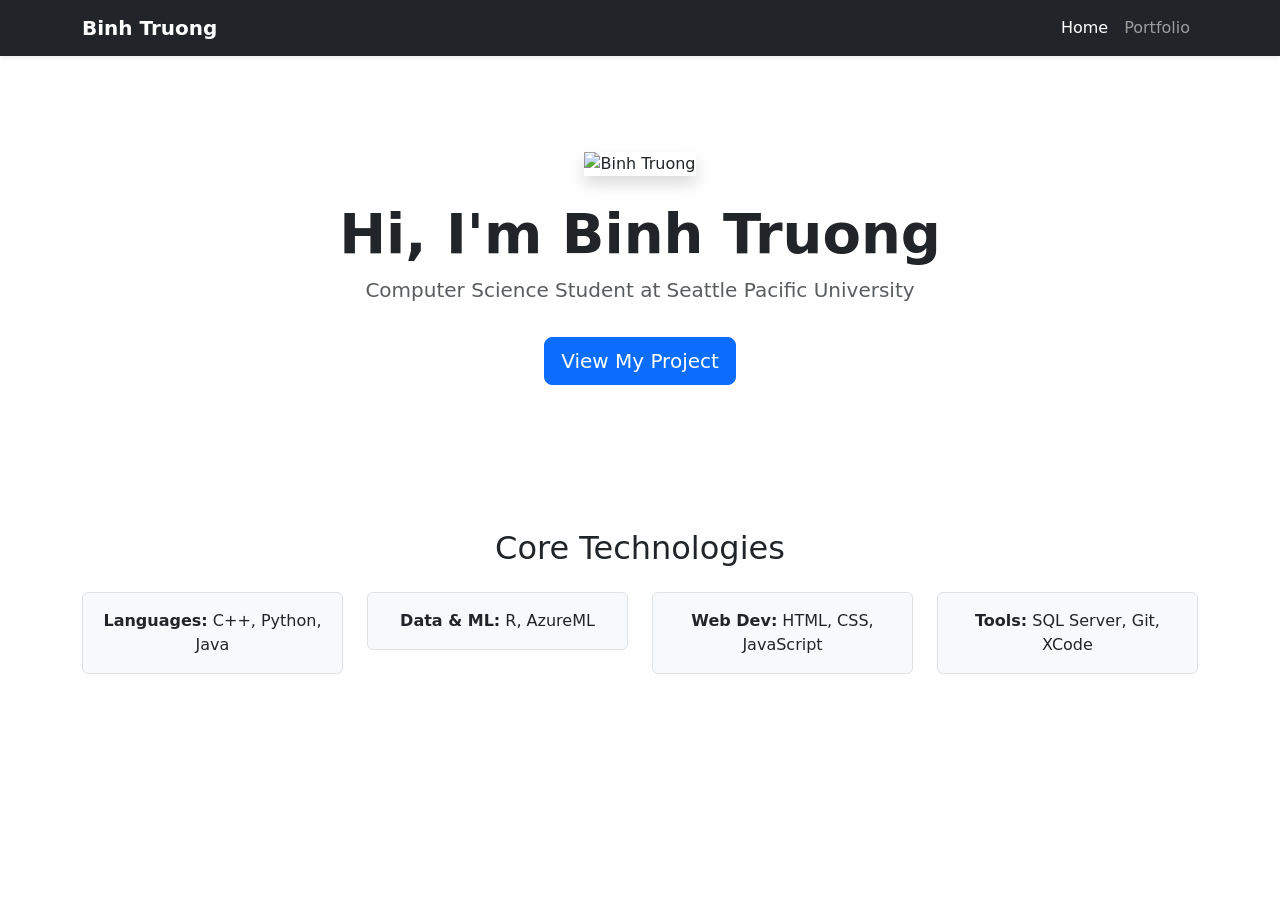
==== index.html @ 45f72c79 "Update index.html" ====
<!DOCTYPE html>
<html lang="en">
<head>
    <meta charset="UTF-8">
    <meta name="viewport" content="width=device-width, initial-scale=1.0">
    <title>Binh Truong | Software Developer</title>
    <link href="https://cdn.jsdelivr.net/npm/bootstrap@5.3.0/dist/css/bootstrap.min.css" rel="stylesheet">
    <link rel="stylesheet" href="custom.css">
</head>
<body>

<nav class="navbar navbar-expand-lg navbar-dark bg-dark shadow-sm">
    <div class="container">
        <a class="navbar-brand fw-bold" href="index.html">Binh Truong</a>
        <button class="navbar-toggler" type="button" data-bs-toggle="collapse" data-bs-target="#navbarNav">
            <span class="navbar-toggler-icon"></span>
        </button>
        <div class="collapse navbar-collapse" id="navbarNav">
            <ul class="navbar-nav ms-auto">
                <li class="nav-item"><a class="nav-link active" href="index.html">Home</a></li>
                <li class="nav-item"><a class="nav-link" href="projects.html">Portfolio</a></li>
            </ul>
        </div>
    </div>
</nav>

<header class="hero-section text-center py-5">
    <div class="container py-5">
        <img src="profile-pic.png" alt="Binh Truong" class="profile-img shadow mb-4">
        <h1 class="display-4 fw-bold">Hi, I'm Binh Truong</h1>
        <p class="lead text-muted">Computer Science Student at Seattle Pacific University</p>
        <a href="projects.html" class="btn btn-primary btn-lg mt-3">View My Project</a>
    </div>
</header>

<section class="container my-5">
    <h2 class="text-center mb-4">Core Technologies</h2>
    <div class="row text-center g-4">
        <div class="col-md-3"><div class="p-3 border rounded bg-light"><strong>Languages:</strong> C++, Python, Java</div></div>
        <div class="col-md-3"><div class="p-3 border rounded bg-light"><strong>Data & ML:</strong> R, AzureML</div></div>
        <div class="col-md-3"><div class="p-3 border rounded bg-light"><strong>Web Dev:</strong> HTML, CSS, JavaScript</div></div>
        <div class="col-md-3"><div class="p-3 border rounded bg-light"><strong>Tools:</strong> SQL Server, Git, XCode</div></div>
    </div>
</section>

<script src="https://cdn.jsdelivr.net/npm/bootstrap@5.3.0/dist/js/bootstrap.bundle.min.js"></script>
</body>
</html>
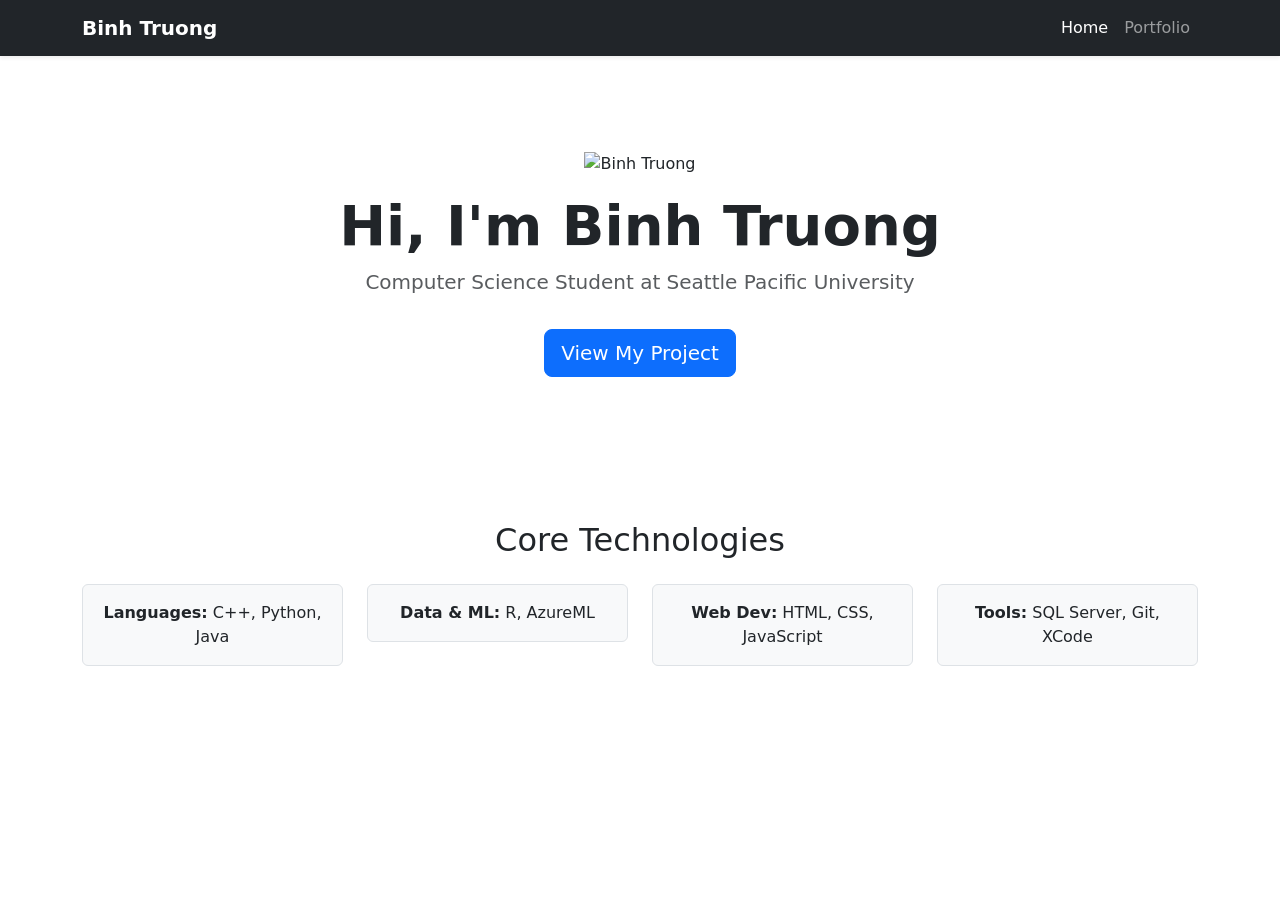
==== commit 83e422fb: "Update profile image class for responsiveness" ====
--- a/index.html
+++ b/index.html
@@ -26,7 +26,7 @@
 
 <header class="hero-section text-center py-5">
     <div class="container py-5">
-        <img src="profile-pic.png" alt="Binh Truong" class="profile-img shadow mb-4">
+       <img src="profile-pic.png" class="img-fluid w-25 mb-3" alt="Binh Truong">
         <h1 class="display-4 fw-bold">Hi, I'm Binh Truong</h1>
         <p class="lead text-muted">Computer Science Student at Seattle Pacific University</p>
         <a href="projects.html" class="btn btn-primary btn-lg mt-3">View My Project</a>
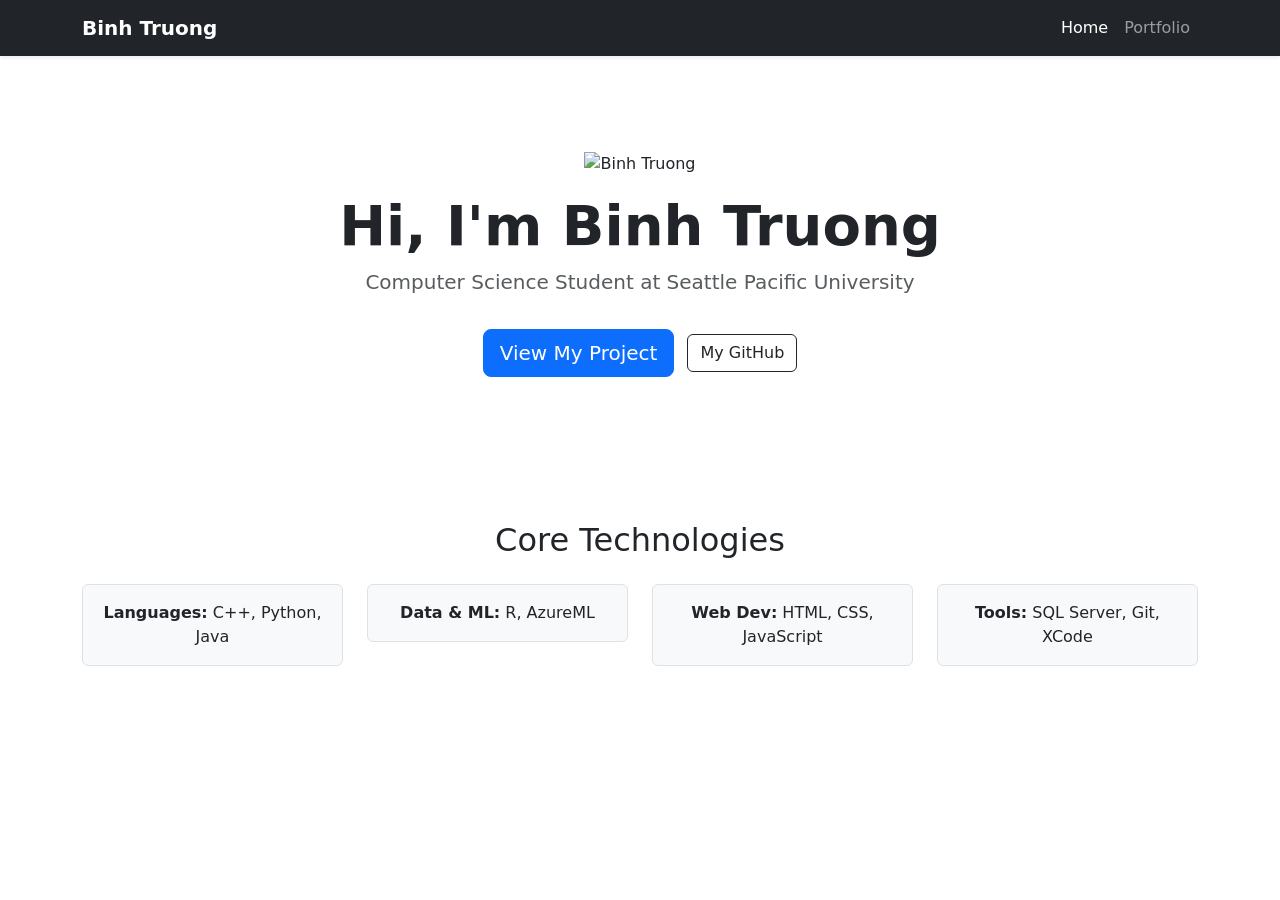
==== commit 4552158a: "Add link to GitHub profile in index.html" ====
--- a/index.html
+++ b/index.html
@@ -30,6 +30,7 @@
         <h1 class="display-4 fw-bold">Hi, I'm Binh Truong</h1>
         <p class="lead text-muted">Computer Science Student at Seattle Pacific University</p>
         <a href="projects.html" class="btn btn-primary btn-lg mt-3">View My Project</a>
+<a href="https://github.com/Brooklynn1610" target="_blank" class="btn btn-outline-dark mt-3 ms-2">My GitHub</a>
     </div>
 </header>
 
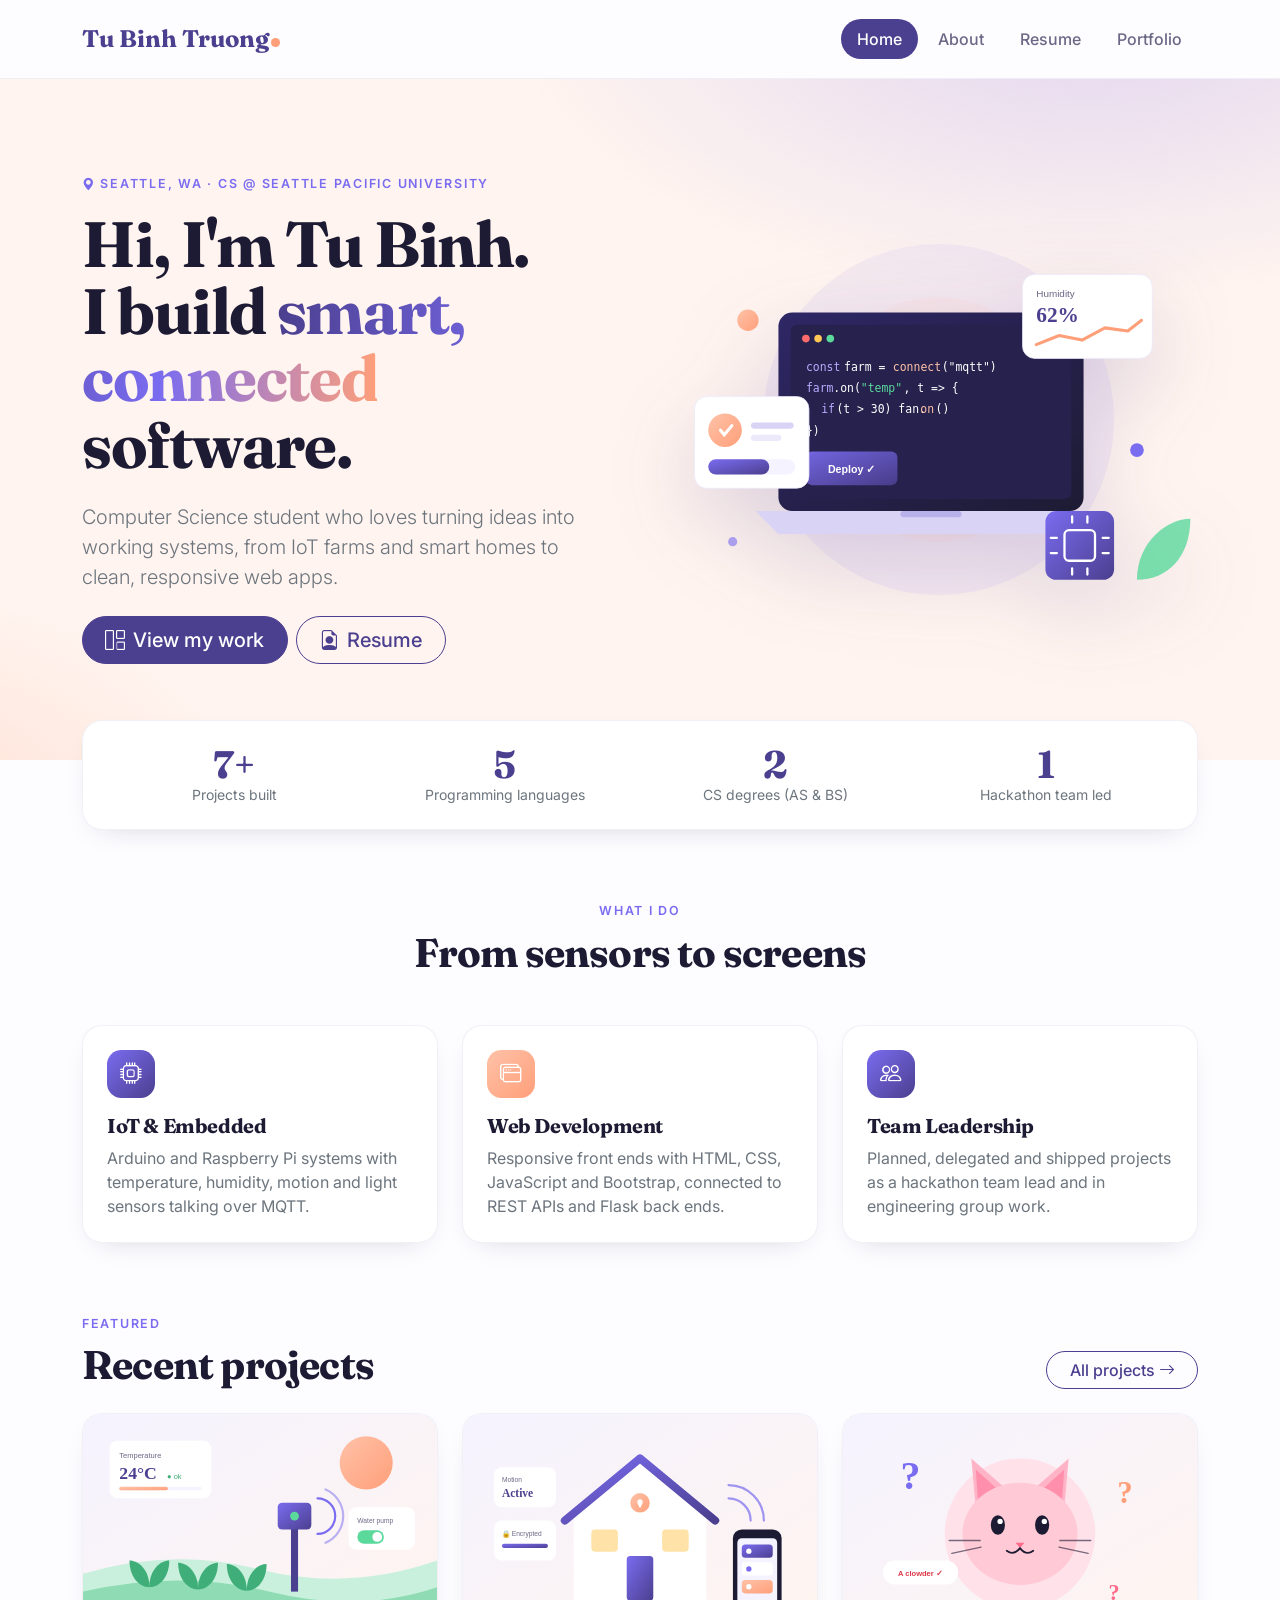
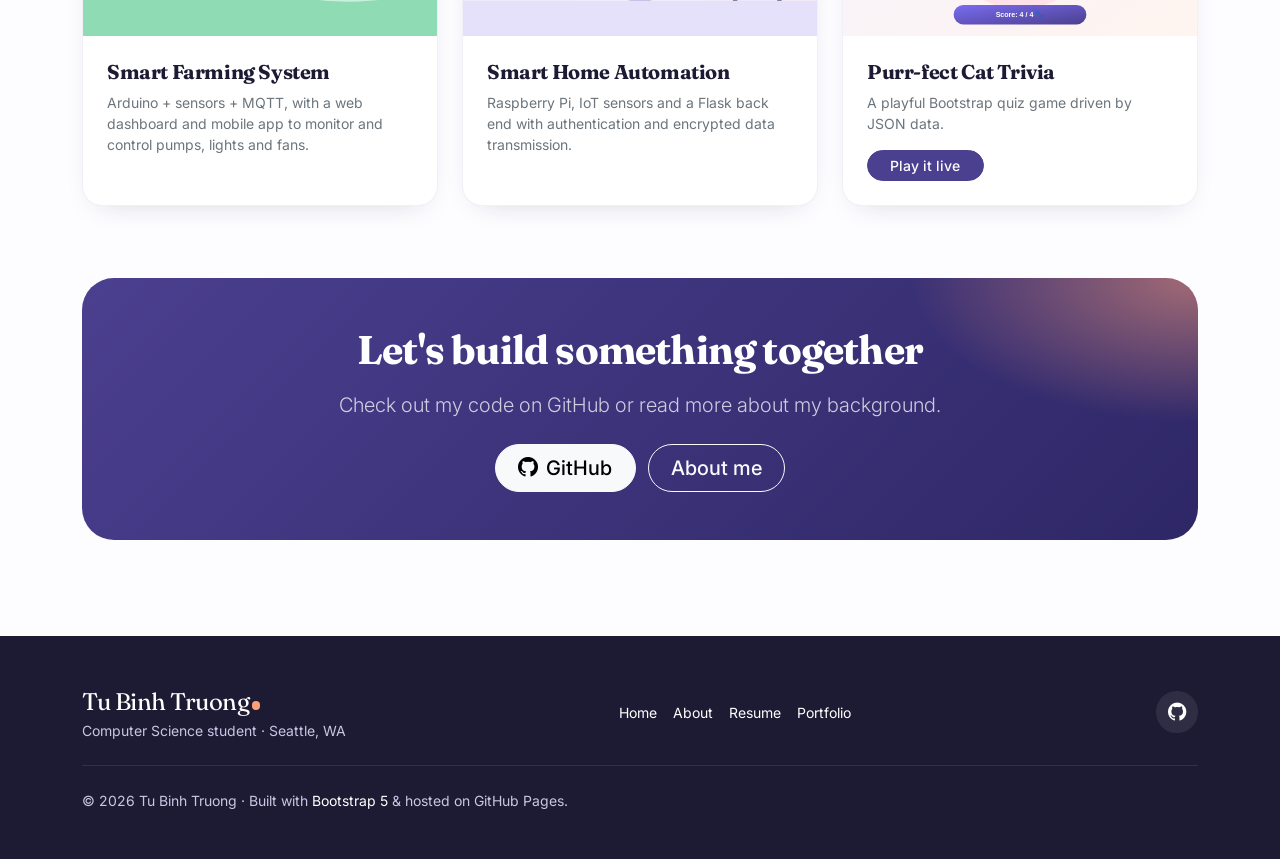
==== commit d61e5ac6: "Add portfolio pages (Home, About, Resume, Portfolio)" ====
--- a/index.html
+++ b/index.html
@@ -1,49 +1,146 @@
 <!DOCTYPE html>
 <html lang="en">
 <head>
-    <meta charset="UTF-8">
-    <meta name="viewport" content="width=device-width, initial-scale=1.0">
-    <title>Binh Truong | Software Developer</title>
-    <link href="https://cdn.jsdelivr.net/npm/bootstrap@5.3.0/dist/css/bootstrap.min.css" rel="stylesheet">
-    <link rel="stylesheet" href="custom.css">
+<meta charset="UTF-8">
+<meta name="viewport" content="width=device-width, initial-scale=1">
+<title>Home | Tu Binh Truong</title>
+<meta name="description" content="Portfolio and resume of Tu Binh Truong, Computer Science student in Seattle.">
+<link rel="icon" href="images/favicon.svg" type="image/svg+xml">
+<!-- Bootstrap 5.3 + Bootstrap Icons (from getbootstrap.com) -->
+<link href="https://cdn.jsdelivr.net/npm/bootstrap@5.3.3/dist/css/bootstrap.min.css" rel="stylesheet">
+<link href="https://cdn.jsdelivr.net/npm/bootstrap-icons@1.11.3/font/bootstrap-icons.min.css" rel="stylesheet">
+<link rel="preconnect" href="https://fonts.googleapis.com">
+<link rel="preconnect" href="https://fonts.gstatic.com" crossorigin>
+<link href="https://fonts.googleapis.com/css2?family=Fraunces:opsz,wght@9..144,600;9..144,700&family=Inter:wght@400;500;600&display=swap" rel="stylesheet">
+<link href="css/style.css" rel="stylesheet">
 </head>
 <body>
-
-<nav class="navbar navbar-expand-lg navbar-dark bg-dark shadow-sm">
-    <div class="container">
-        <a class="navbar-brand fw-bold" href="index.html">Binh Truong</a>
-        <button class="navbar-toggler" type="button" data-bs-toggle="collapse" data-bs-target="#navbarNav">
-            <span class="navbar-toggler-icon"></span>
-        </button>
-        <div class="collapse navbar-collapse" id="navbarNav">
-            <ul class="navbar-nav ms-auto">
-                <li class="nav-item"><a class="nav-link active" href="index.html">Home</a></li>
-                <li class="nav-item"><a class="nav-link" href="projects.html">Portfolio</a></li>
-            </ul>
-        </div>
-    </div>
+<!-- Navbar: adapted from Bootstrap "Navbars" example -->
+<nav class="navbar navbar-expand-lg sticky-top py-3">
+<div class="container">
+<a class="navbar-brand fs-4" href="index.html">Tu Binh Truong<span class="brand-dot"></span></a>
+<button class="navbar-toggler border-0" type="button" data-bs-toggle="collapse" data-bs-target="#mainNav" aria-controls="mainNav" aria-expanded="false" aria-label="Toggle navigation">
+<span class="navbar-toggler-icon"></span>
+</button>
+<div class="collapse navbar-collapse" id="mainNav">
+<ul class="navbar-nav ms-auto gap-1 mt-3 mt-lg-0">
+<li class="nav-item"><a class="nav-link active" aria-current="page" href="index.html">Home</a></li>
+<li class="nav-item"><a class="nav-link" href="about.html">About</a></li>
+<li class="nav-item"><a class="nav-link" href="resume.html">Resume</a></li>
+<li class="nav-item"><a class="nav-link" href="portfolio.html">Portfolio</a></li>
+</ul>
+</div>
+</div>
 </nav>
 
-<header class="hero-section text-center py-5">
-    <div class="container py-5">
-       <img src="profile-pic.png" class="img-fluid w-25 mb-3" alt="Binh Truong">
-        <h1 class="display-4 fw-bold">Hi, I'm Binh Truong</h1>
-        <p class="lead text-muted">Computer Science Student at Seattle Pacific University</p>
-        <a href="projects.html" class="btn btn-primary btn-lg mt-3">View My Project</a>
-<a href="https://github.com/Brooklynn1610" target="_blank" class="btn btn-outline-dark mt-3 ms-2">My GitHub</a>
-    </div>
-</header>
-
-<section class="container my-5">
-    <h2 class="text-center mb-4">Core Technologies</h2>
-    <div class="row text-center g-4">
-        <div class="col-md-3"><div class="p-3 border rounded bg-light"><strong>Languages:</strong> C++, Python, Java</div></div>
-        <div class="col-md-3"><div class="p-3 border rounded bg-light"><strong>Data & ML:</strong> R, AzureML</div></div>
-        <div class="col-md-3"><div class="p-3 border rounded bg-light"><strong>Web Dev:</strong> HTML, CSS, JavaScript</div></div>
-        <div class="col-md-3"><div class="p-3 border rounded bg-light"><strong>Tools:</strong> SQL Server, Git, XCode</div></div>
-    </div>
+<!-- Hero: adapted from Bootstrap "Heroes" example (image + text) -->
+<section class="hero">
+<div class="container py-5">
+<div class="row flex-lg-row-reverse align-items-center g-5 py-lg-5">
+<div class="col-10 col-sm-8 col-lg-6 mx-auto fade-up d2">
+<img src="images/hero.svg" class="d-block mx-lg-auto img-fluid hero-img" alt="Illustration of a laptop with code, IoT sensors and charts" width="700" height="520">
+</div>
+<div class="col-lg-6 fade-up">
+<p class="eyebrow mb-3"><i class="bi bi-geo-alt-fill"></i> Seattle, WA · CS @ Seattle Pacific University</p>
+<h1 class="fw-bold mb-4">Hi, I'm Tu Binh.<br>I build <span class="text-gradient">smart, connected</span> software.</h1>
+<p class="lead text-secondary mb-4">Computer Science student who loves turning ideas into working systems, from IoT farms and smart homes to clean, responsive web apps.</p>
+<div class="d-grid gap-2 d-sm-flex">
+<a href="portfolio.html" class="btn btn-plum btn-lg"><i class="bi bi-grid-1x2 me-2"></i>View my work</a>
+<a href="resume.html" class="btn btn-outline-plum btn-lg"><i class="bi bi-file-earmark-person me-2"></i>Resume</a>
+</div>
+</div>
+</div>
+</div>
+</section>
+<!-- Stats -->
+<section class="container" style="margin-top:-2.5rem; position:relative; z-index:2">
+<div class="soft-card p-4">
+<div class="row text-center g-3">
+<div class="col-6 col-md-3"><div class="stat-num">7+</div><div class="small text-secondary">Projects built</div></div>
+<div class="col-6 col-md-3"><div class="stat-num">5</div><div class="small text-secondary">Programming languages</div></div>
+<div class="col-6 col-md-3"><div class="stat-num">2</div><div class="small text-secondary">CS degrees (AS &amp; BS)</div></div>
+<div class="col-6 col-md-3"><div class="stat-num">1</div><div class="small text-secondary">Hackathon team led</div></div>
+</div>
+</div>
+</section>
+<!-- Features: adapted from Bootstrap "Features" example -->
+<section class="container py-5 mt-4">
+<div class="text-center mb-5">
+<p class="eyebrow mb-2">What I do</p>
+<h2 class="display-6 fw-bold">From sensors to screens</h2>
+</div>
+<div class="row g-4">
+<div class="col-md-4"><div class="soft-card h-100 p-4">
+<div class="feature-icon mb-3"><i class="bi bi-cpu"></i></div>
+<h3 class="h5 fw-bold">IoT &amp; Embedded</h3>
+<p class="text-secondary mb-0">Arduino and Raspberry Pi systems with temperature, humidity, motion and light sensors talking over MQTT.</p>
+</div></div>
+<div class="col-md-4"><div class="soft-card h-100 p-4">
+<div class="feature-icon peach mb-3"><i class="bi bi-window-stack"></i></div>
+<h3 class="h5 fw-bold">Web Development</h3>
+<p class="text-secondary mb-0">Responsive front ends with HTML, CSS, JavaScript and Bootstrap, connected to REST APIs and Flask back ends.</p>
+</div></div>
+<div class="col-md-4"><div class="soft-card h-100 p-4">
+<div class="feature-icon mb-3"><i class="bi bi-people"></i></div>
+<h3 class="h5 fw-bold">Team Leadership</h3>
+<p class="text-secondary mb-0">Planned, delegated and shipped projects as a hackathon team lead and in engineering group work.</p>
+</div></div>
+</div>
+</section>
+<!-- Featured work -->
+<section class="container py-4">
+<div class="d-flex justify-content-between align-items-end mb-4 flex-wrap gap-2">
+<div><p class="eyebrow mb-2">Featured</p><h2 class="display-6 fw-bold mb-0">Recent projects</h2></div>
+<a href="portfolio.html" class="btn btn-outline-plum">All projects <i class="bi bi-arrow-right"></i></a>
+</div>
+<div class="row g-4">
+<div class="col-md-4"><div class="soft-card project-card h-100">
+<img src="images/smart-farm.svg" class="w-100" alt="Smart farming IoT illustration">
+<div class="p-4"><h3 class="h5 fw-bold">Smart Farming System</h3><p class="text-secondary small mb-0">Arduino + sensors + MQTT, with a web dashboard and mobile app to monitor and control pumps, lights and fans.</p></div>
+</div></div>
+<div class="col-md-4"><div class="soft-card project-card h-100">
+<img src="images/smart-home.svg" class="w-100" alt="Smart home automation illustration">
+<div class="p-4"><h3 class="h5 fw-bold">Smart Home Automation</h3><p class="text-secondary small mb-0">Raspberry Pi, IoT sensors and a Flask back end with authentication and encrypted data transmission.</p></div>
+</div></div>
+<div class="col-md-4"><div class="soft-card project-card h-100">
+<img src="images/cat-trivia.svg" class="w-100" alt="Cat trivia game illustration">
+<div class="p-4"><h3 class="h5 fw-bold">Purr-fect Cat Trivia</h3><p class="text-secondary small mb-3">A playful Bootstrap quiz game driven by JSON data.</p>
+<a href="game.html" class="btn btn-sm btn-plum">Play it live</a></div>
+</div></div>
+</div>
+</section>
+<!-- CTA -->
+<section class="container py-5">
+<div class="cta p-5 text-center">
+<h2 class="display-6 fw-bold mb-3">Let's build something together</h2>
+<p class="lead opacity-75 mb-4">Check out my code on GitHub or read more about my background.</p>
+<a href="https://github.com/Brooklynn1610" target="_blank" rel="noopener" class="btn btn-light btn-lg me-sm-2 mb-2 mb-sm-0"><i class="bi bi-github me-2"></i>GitHub</a>
+<a href="about.html" class="btn btn-outline-light btn-lg">About me</a>
+</div>
 </section>
 
-<script src="https://cdn.jsdelivr.net/npm/bootstrap@5.3.0/dist/js/bootstrap.bundle.min.js"></script>
+<!-- Footer: adapted from Bootstrap "Footers" example -->
+<footer class="py-5 mt-5">
+<div class="container">
+<div class="row g-4 align-items-center">
+<div class="col-md-5">
+<div class="display-font fs-4 text-white">Tu Binh Truong<span class="brand-dot"></span></div>
+<p class="mb-0 small">Computer Science student · Seattle, WA</p>
+</div>
+<div class="col-md-4">
+<ul class="nav justify-content-md-center gap-3 small">
+<li><a href="index.html">Home</a></li><li><a href="about.html">About</a></li>
+<li><a href="resume.html">Resume</a></li><li><a href="portfolio.html">Portfolio</a></li>
+</ul>
+</div>
+<div class="col-md-3 text-md-end">
+<a class="social-btn" href="https://github.com/Brooklynn1610" target="_blank" rel="noopener" aria-label="GitHub"><i class="bi bi-github"></i></a>
+</div>
+</div>
+<hr class="border-secondary my-4">
+<p class="small mb-0">&copy; 2026 Tu Binh Truong · Built with <a href="https://getbootstrap.com/docs/5.3/examples/" target="_blank" rel="noopener">Bootstrap 5</a> &amp; hosted on GitHub Pages.</p>
+</div>
+</footer>
+<script src="https://cdn.jsdelivr.net/npm/bootstrap@5.3.3/dist/js/bootstrap.bundle.min.js"></script>
 </body>
 </html>
--- a/css/style.css
+++ b/css/style.css
@@ -0,0 +1,131 @@
+/* Tu Binh Truong — Portfolio
+   Built on Bootstrap 5.3 (layouts adapted from getbootstrap.com/docs/5.3/examples:
+   Heroes, Features, Album and Footers examples) */
+
+:root {
+  --ink: #1d1b33;
+  --plum: #4b3f8f;
+  --violet: #7a6cf0;
+  --peach: #ff9f7a;
+  --blush: #fff4ef;
+  --mist: #f5f3ff;
+  --muted: #6b6886;
+  --bs-body-font-family: "Inter", system-ui, sans-serif;
+  --bs-body-color: var(--ink);
+  --bs-link-color-rgb: 75, 63, 143;
+  --bs-link-hover-color-rgb: 122, 108, 240;
+}
+
+body { background: #fdfcff; }
+
+h1, h2, h3, .display-font {
+  font-family: "Fraunces", Georgia, serif;
+  letter-spacing: -0.02em;
+}
+
+/* ---------- Navbar ---------- */
+.navbar {
+  backdrop-filter: saturate(180%) blur(12px);
+  background: rgba(253, 252, 255, 0.82) !important;
+  border-bottom: 1px solid rgba(75, 63, 143, 0.08);
+}
+.navbar-brand { font-family: "Fraunces", serif; font-weight: 700; color: var(--plum) !important; }
+.brand-dot { display: inline-block; width: .55rem; height: .55rem; border-radius: 50%; background: var(--peach); margin-left: .15rem; }
+.navbar .nav-link { font-weight: 500; color: var(--muted); padding-inline: 1rem !important; border-radius: 999px; }
+.navbar .nav-link:hover { color: var(--plum); }
+.navbar .nav-link.active { color: #fff !important; background: var(--plum); }
+
+/* ---------- Hero ---------- */
+.hero {
+  position: relative;
+  overflow: hidden;
+  background:
+    radial-gradient(60rem 30rem at 85% -10%, rgba(122,108,240,.22), transparent 60%),
+    radial-gradient(40rem 25rem at -10% 110%, rgba(255,159,122,.25), transparent 60%),
+    var(--blush);
+}
+.hero .eyebrow, .eyebrow {
+  text-transform: uppercase; letter-spacing: .14em; font-size: .78rem; font-weight: 600; color: var(--violet);
+}
+.hero h1 { font-size: clamp(2.6rem, 5vw, 4.2rem); line-height: 1.05; }
+.text-gradient {
+  background: linear-gradient(90deg, var(--plum), var(--violet) 55%, var(--peach));
+  -webkit-background-clip: text; background-clip: text; color: transparent;
+}
+.hero-img { filter: drop-shadow(0 30px 40px rgba(75,63,143,.18)); }
+
+.page-header {
+  background:
+    radial-gradient(40rem 20rem at 90% 0%, rgba(122,108,240,.2), transparent 60%),
+    radial-gradient(30rem 18rem at 0% 100%, rgba(255,159,122,.22), transparent 60%),
+    var(--blush);
+}
+
+/* ---------- Buttons ---------- */
+.btn-plum { --bs-btn-bg: var(--plum); --bs-btn-border-color: var(--plum); --bs-btn-color: #fff;
+  --bs-btn-hover-bg: var(--violet); --bs-btn-hover-border-color: var(--violet); --bs-btn-hover-color: #fff;
+  --bs-btn-active-bg: var(--violet); }
+.btn-outline-plum { --bs-btn-color: var(--plum); --bs-btn-border-color: var(--plum);
+  --bs-btn-hover-bg: var(--plum); --bs-btn-hover-color: #fff; --bs-btn-hover-border-color: var(--plum); }
+.btn { border-radius: 999px; padding-inline: 1.4rem; font-weight: 500; }
+
+/* ---------- Cards & features ---------- */
+.soft-card {
+  background: #fff; border: 1px solid rgba(75,63,143,.08); border-radius: 1.25rem;
+  box-shadow: 0 10px 30px -18px rgba(29,27,51,.25);
+  transition: transform .25s ease, box-shadow .25s ease;
+}
+.soft-card:hover { transform: translateY(-4px); box-shadow: 0 22px 40px -20px rgba(75,63,143,.35); }
+.feature-icon {
+  width: 3rem; height: 3rem; border-radius: .9rem; display: inline-flex; align-items: center; justify-content: center;
+  font-size: 1.35rem; color: #fff; background: linear-gradient(135deg, var(--violet), var(--plum));
+}
+.feature-icon.peach { background: linear-gradient(135deg, #ffc2a8, var(--peach)); }
+
+.project-card img { border-radius: 1.25rem 1.25rem 0 0; aspect-ratio: 16/10; object-fit: cover; background: var(--mist); }
+.tag {
+  display: inline-block; font-size: .75rem; font-weight: 600; padding: .3rem .7rem; border-radius: 999px;
+  background: var(--mist); color: var(--plum); margin: 0 .25rem .35rem 0;
+}
+
+/* ---------- Avatar ---------- */
+.avatar-ring {
+  padding: .45rem; border-radius: 50%;
+  background: conic-gradient(from 200deg, var(--violet), var(--peach), var(--plum), var(--violet));
+  display: inline-block;
+}
+.avatar-ring img { border-radius: 50%; border: 5px solid #fff; width: 220px; height: 220px; object-fit: cover; background: #fff; }
+
+/* ---------- Resume timeline ---------- */
+.timeline { position: relative; padding-left: 1.75rem; }
+.timeline::before { content: ""; position: absolute; left: .45rem; top: .4rem; bottom: .4rem; width: 2px;
+  background: linear-gradient(var(--violet), var(--peach)); border-radius: 2px; }
+.timeline-item { position: relative; margin-bottom: 2rem; }
+.timeline-item::before { content: ""; position: absolute; left: -1.62rem; top: .35rem; width: 1rem; height: 1rem;
+  border-radius: 50%; background: #fff; border: 3px solid var(--violet); }
+.timeline-date { font-size: .82rem; font-weight: 600; color: var(--violet); }
+.skill-pill { background: #fff; border: 1px solid rgba(75,63,143,.15); border-radius: 999px; padding: .45rem 1rem;
+  font-weight: 500; display: inline-flex; align-items: center; gap: .45rem; margin: 0 .4rem .6rem 0; }
+.skill-pill i { color: var(--violet); }
+
+/* ---------- Stats / CTA ---------- */
+.stat-num { font-family: "Fraunces", serif; font-size: 2.4rem; font-weight: 700; color: var(--plum); line-height: 1; }
+.cta {
+  border-radius: 2rem; color: #fff;
+  background: radial-gradient(30rem 15rem at 100% 0%, rgba(255,159,122,.55), transparent 60%),
+              linear-gradient(135deg, var(--plum), #2e2766);
+}
+
+/* ---------- Footer ---------- */
+footer { background: var(--ink); color: #c9c6e4; }
+footer a { color: #fff; text-decoration: none; }
+footer a:hover { color: var(--peach); }
+.social-btn { width: 2.6rem; height: 2.6rem; border-radius: 50%; display: inline-flex; align-items: center; justify-content: center;
+  background: rgba(255,255,255,.08); font-size: 1.15rem; transition: background .2s; }
+.social-btn:hover { background: var(--violet); color: #fff; }
+
+/* Fade-in on load */
+.fade-up { animation: fadeUp .8s ease both; }
+.fade-up.d2 { animation-delay: .15s; } .fade-up.d3 { animation-delay: .3s; }
+@keyframes fadeUp { from { opacity: 0; transform: translateY(16px); } to { opacity: 1; transform: none; } }
+@media (prefers-reduced-motion: reduce) { .fade-up { animation: none; } .soft-card { transition: none; } }
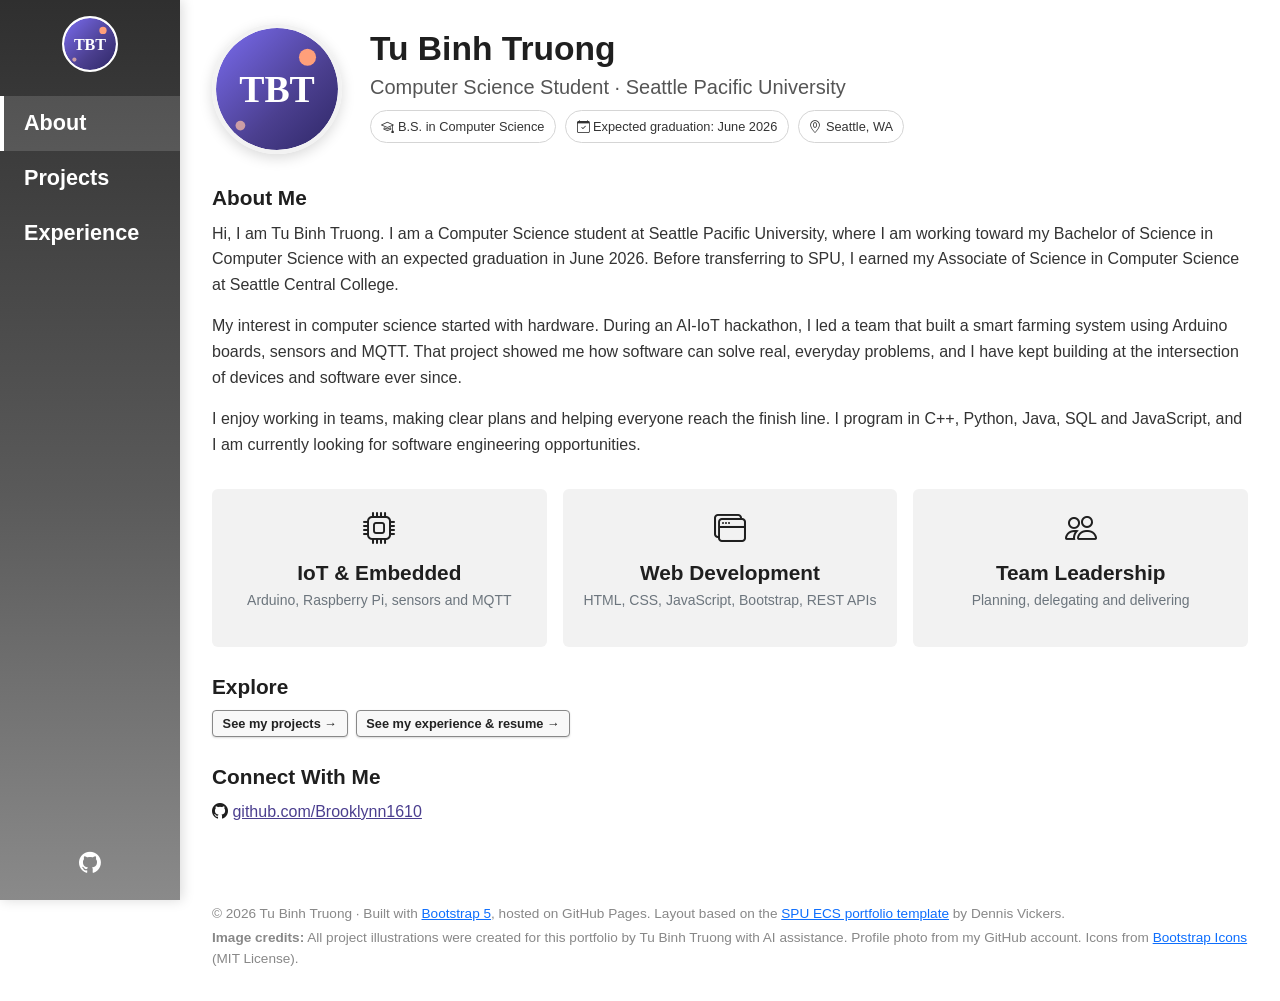
==== commit 4b15002c: "Rebuild pages in SPU template layout (About, Projects, Experience)" ====
--- a/index.html
+++ b/index.html
@@ -3,143 +3,65 @@
 <head>
 <meta charset="UTF-8">
 <meta name="viewport" content="width=device-width, initial-scale=1">
-<title>Home | Tu Binh Truong</title>
-<meta name="description" content="Portfolio and resume of Tu Binh Truong, Computer Science student in Seattle.">
+<title>About | Tu Binh Truong</title>
+<meta name="description" content="Tu Binh Truong, Computer Science student at Seattle Pacific University.">
 <link rel="icon" href="images/favicon.svg" type="image/svg+xml">
-<!-- Bootstrap 5.3 + Bootstrap Icons (from getbootstrap.com) -->
+<!-- Bootstrap 5.3 + Bootstrap Icons (getbootstrap.com) -->
 <link href="https://cdn.jsdelivr.net/npm/bootstrap@5.3.3/dist/css/bootstrap.min.css" rel="stylesheet">
 <link href="https://cdn.jsdelivr.net/npm/bootstrap-icons@1.11.3/font/bootstrap-icons.min.css" rel="stylesheet">
-<link rel="preconnect" href="https://fonts.googleapis.com">
-<link rel="preconnect" href="https://fonts.gstatic.com" crossorigin>
-<link href="https://fonts.googleapis.com/css2?family=Fraunces:opsz,wght@9..144,600;9..144,700&family=Inter:wght@400;500;600&display=swap" rel="stylesheet">
 <link href="css/style.css" rel="stylesheet">
 </head>
 <body>
-<!-- Navbar: adapted from Bootstrap "Navbars" example -->
-<nav class="navbar navbar-expand-lg sticky-top py-3">
-<div class="container">
-<a class="navbar-brand fs-4" href="index.html">Tu Binh Truong<span class="brand-dot"></span></a>
-<button class="navbar-toggler border-0" type="button" data-bs-toggle="collapse" data-bs-target="#mainNav" aria-controls="mainNav" aria-expanded="false" aria-label="Toggle navigation">
-<span class="navbar-toggler-icon"></span>
-</button>
-<div class="collapse navbar-collapse" id="mainNav">
-<ul class="navbar-nav ms-auto gap-1 mt-3 mt-lg-0">
-<li class="nav-item"><a class="nav-link active" aria-current="page" href="index.html">Home</a></li>
-<li class="nav-item"><a class="nav-link" href="about.html">About</a></li>
-<li class="nav-item"><a class="nav-link" href="resume.html">Resume</a></li>
-<li class="nav-item"><a class="nav-link" href="portfolio.html">Portfolio</a></li>
-</ul>
+<!-- Sidebar navigation (layout based on the SPU ECS portfolio template) -->
+<aside class="sidebar">
+<a href="index.html" aria-label="Home"><img class="side-avatar" src="https://github.com/Brooklynn1610.png?size=120" alt="Tu Binh Truong" onerror="this.onerror=null;this.src='images/avatar.svg'"></a>
+<nav class="nav flex-column">
+<a class="nav-link active" aria-current="page" href="index.html">About</a>
+<a class="nav-link" href="projects.html">Projects</a>
+<a class="nav-link" href="experience.html">Experience</a>
+</nav>
+<div class="social">
+<a href="https://github.com/Brooklynn1610" target="_blank" rel="noopener" aria-label="GitHub profile"><i class="bi bi-github"></i></a>
+</div>
+</aside>
+
+<main>
+<div class="profile-head">
+<img src="https://github.com/Brooklynn1610.png?size=300" alt="Photo of Tu Binh Truong" onerror="this.onerror=null;this.src='images/avatar.svg'">
+<div>
+<h1>Tu Binh Truong</h1>
+<p class="subtitle">Computer Science Student &middot; Seattle Pacific University</p>
+<p class="mt-2 mb-0">
+<span class="badge-skill"><i class="bi bi-mortarboard"></i> B.S. in Computer Science</span>
+<span class="badge-skill"><i class="bi bi-calendar-check"></i> Expected graduation: June 2026</span>
+<span class="badge-skill"><i class="bi bi-geo-alt"></i> Seattle, WA</span>
+</p>
 </div>
 </div>
-</nav>
 
-<!-- Hero: adapted from Bootstrap "Heroes" example (image + text) -->
-<section class="hero">
-<div class="container py-5">
-<div class="row flex-lg-row-reverse align-items-center g-5 py-lg-5">
-<div class="col-10 col-sm-8 col-lg-6 mx-auto fade-up d2">
-<img src="images/hero.svg" class="d-block mx-lg-auto img-fluid hero-img" alt="Illustration of a laptop with code, IoT sensors and charts" width="700" height="520">
+<h2 class="section-title">About Me</h2>
+<div class="lead-text">
+<p>Hi, I am Tu Binh Truong. I am a Computer Science student at Seattle Pacific University, where I am working toward my Bachelor of Science in Computer Science with an expected graduation in June 2026. Before transferring to SPU, I earned my Associate of Science in Computer Science at Seattle Central College.</p>
+<p>My interest in computer science started with hardware. During an AI-IoT hackathon, I led a team that built a smart farming system using Arduino boards, sensors and MQTT. That project showed me how software can solve real, everyday problems, and I have kept building at the intersection of devices and software ever since.</p>
+<p>I enjoy working in teams, making clear plans and helping everyone reach the finish line. I program in C++, Python, Java, SQL and JavaScript, and I am currently looking for software engineering opportunities.</p>
 </div>
-<div class="col-lg-6 fade-up">
-<p class="eyebrow mb-3"><i class="bi bi-geo-alt-fill"></i> Seattle, WA · CS @ Seattle Pacific University</p>
-<h1 class="fw-bold mb-4">Hi, I'm Tu Binh.<br>I build <span class="text-gradient">smart, connected</span> software.</h1>
-<p class="lead text-secondary mb-4">Computer Science student who loves turning ideas into working systems, from IoT farms and smart homes to clean, responsive web apps.</p>
-<div class="d-grid gap-2 d-sm-flex">
-<a href="portfolio.html" class="btn btn-plum btn-lg"><i class="bi bi-grid-1x2 me-2"></i>View my work</a>
-<a href="resume.html" class="btn btn-outline-plum btn-lg"><i class="bi bi-file-earmark-person me-2"></i>Resume</a>
+
+<div class="row g-3 mt-2">
+<div class="col-md-4"><div class="info-card h-100 text-center"><i class="bi bi-cpu fs-2"></i><h2 class="h6 mt-2 mb-1">IoT &amp; Embedded</h2><p class="small text-secondary mb-0">Arduino, Raspberry Pi, sensors and MQTT</p></div></div>
+<div class="col-md-4"><div class="info-card h-100 text-center"><i class="bi bi-window-stack fs-2"></i><h2 class="h6 mt-2 mb-1">Web Development</h2><p class="small text-secondary mb-0">HTML, CSS, JavaScript, Bootstrap, REST APIs</p></div></div>
+<div class="col-md-4"><div class="info-card h-100 text-center"><i class="bi bi-people fs-2"></i><h2 class="h6 mt-2 mb-1">Team Leadership</h2><p class="small text-secondary mb-0">Planning, delegating and delivering</p></div></div>
 </div>
-</div>
-</div>
-</div>
-</section>
-<!-- Stats -->
-<section class="container" style="margin-top:-2.5rem; position:relative; z-index:2">
-<div class="soft-card p-4">
-<div class="row text-center g-3">
-<div class="col-6 col-md-3"><div class="stat-num">7+</div><div class="small text-secondary">Projects built</div></div>
-<div class="col-6 col-md-3"><div class="stat-num">5</div><div class="small text-secondary">Programming languages</div></div>
-<div class="col-6 col-md-3"><div class="stat-num">2</div><div class="small text-secondary">CS degrees (AS &amp; BS)</div></div>
-<div class="col-6 col-md-3"><div class="stat-num">1</div><div class="small text-secondary">Hackathon team led</div></div>
-</div>
-</div>
-</section>
-<!-- Features: adapted from Bootstrap "Features" example -->
-<section class="container py-5 mt-4">
-<div class="text-center mb-5">
-<p class="eyebrow mb-2">What I do</p>
-<h2 class="display-6 fw-bold">From sensors to screens</h2>
-</div>
-<div class="row g-4">
-<div class="col-md-4"><div class="soft-card h-100 p-4">
-<div class="feature-icon mb-3"><i class="bi bi-cpu"></i></div>
-<h3 class="h5 fw-bold">IoT &amp; Embedded</h3>
-<p class="text-secondary mb-0">Arduino and Raspberry Pi systems with temperature, humidity, motion and light sensors talking over MQTT.</p>
-</div></div>
-<div class="col-md-4"><div class="soft-card h-100 p-4">
-<div class="feature-icon peach mb-3"><i class="bi bi-window-stack"></i></div>
-<h3 class="h5 fw-bold">Web Development</h3>
-<p class="text-secondary mb-0">Responsive front ends with HTML, CSS, JavaScript and Bootstrap, connected to REST APIs and Flask back ends.</p>
-</div></div>
-<div class="col-md-4"><div class="soft-card h-100 p-4">
-<div class="feature-icon mb-3"><i class="bi bi-people"></i></div>
-<h3 class="h5 fw-bold">Team Leadership</h3>
-<p class="text-secondary mb-0">Planned, delegated and shipped projects as a hackathon team lead and in engineering group work.</p>
-</div></div>
-</div>
-</section>
-<!-- Featured work -->
-<section class="container py-4">
-<div class="d-flex justify-content-between align-items-end mb-4 flex-wrap gap-2">
-<div><p class="eyebrow mb-2">Featured</p><h2 class="display-6 fw-bold mb-0">Recent projects</h2></div>
-<a href="portfolio.html" class="btn btn-outline-plum">All projects <i class="bi bi-arrow-right"></i></a>
-</div>
-<div class="row g-4">
-<div class="col-md-4"><div class="soft-card project-card h-100">
-<img src="images/smart-farm.svg" class="w-100" alt="Smart farming IoT illustration">
-<div class="p-4"><h3 class="h5 fw-bold">Smart Farming System</h3><p class="text-secondary small mb-0">Arduino + sensors + MQTT, with a web dashboard and mobile app to monitor and control pumps, lights and fans.</p></div>
-</div></div>
-<div class="col-md-4"><div class="soft-card project-card h-100">
-<img src="images/smart-home.svg" class="w-100" alt="Smart home automation illustration">
-<div class="p-4"><h3 class="h5 fw-bold">Smart Home Automation</h3><p class="text-secondary small mb-0">Raspberry Pi, IoT sensors and a Flask back end with authentication and encrypted data transmission.</p></div>
-</div></div>
-<div class="col-md-4"><div class="soft-card project-card h-100">
-<img src="images/cat-trivia.svg" class="w-100" alt="Cat trivia game illustration">
-<div class="p-4"><h3 class="h5 fw-bold">Purr-fect Cat Trivia</h3><p class="text-secondary small mb-3">A playful Bootstrap quiz game driven by JSON data.</p>
-<a href="game.html" class="btn btn-sm btn-plum">Play it live</a></div>
-</div></div>
-</div>
-</section>
-<!-- CTA -->
-<section class="container py-5">
-<div class="cta p-5 text-center">
-<h2 class="display-6 fw-bold mb-3">Let's build something together</h2>
-<p class="lead opacity-75 mb-4">Check out my code on GitHub or read more about my background.</p>
-<a href="https://github.com/Brooklynn1610" target="_blank" rel="noopener" class="btn btn-light btn-lg me-sm-2 mb-2 mb-sm-0"><i class="bi bi-github me-2"></i>GitHub</a>
-<a href="about.html" class="btn btn-outline-light btn-lg">About me</a>
-</div>
-</section>
 
-<!-- Footer: adapted from Bootstrap "Footers" example -->
-<footer class="py-5 mt-5">
-<div class="container">
-<div class="row g-4 align-items-center">
-<div class="col-md-5">
-<div class="display-font fs-4 text-white">Tu Binh Truong<span class="brand-dot"></span></div>
-<p class="mb-0 small">Computer Science student · Seattle, WA</p>
-</div>
-<div class="col-md-4">
-<ul class="nav justify-content-md-center gap-3 small">
-<li><a href="index.html">Home</a></li><li><a href="about.html">About</a></li>
-<li><a href="resume.html">Resume</a></li><li><a href="portfolio.html">Portfolio</a></li>
-</ul>
-</div>
-<div class="col-md-3 text-md-end">
-<a class="social-btn" href="https://github.com/Brooklynn1610" target="_blank" rel="noopener" aria-label="GitHub"><i class="bi bi-github"></i></a>
-</div>
-</div>
-<hr class="border-secondary my-4">
-<p class="small mb-0">&copy; 2026 Tu Binh Truong · Built with <a href="https://getbootstrap.com/docs/5.3/examples/" target="_blank" rel="noopener">Bootstrap 5</a> &amp; hosted on GitHub Pages.</p>
-</div>
+<h2 class="section-title">Explore</h2>
+<p><a class="btn btn-template me-2" href="projects.html">See my projects &rarr;</a><a class="btn btn-template" href="experience.html">See my experience &amp; resume &rarr;</a></p>
+
+<h2 class="section-title">Connect With Me</h2>
+<p class="connect"><i class="bi bi-github"></i> <a href="https://github.com/Brooklynn1610" target="_blank" rel="noopener">github.com/Brooklynn1610</a></p>
+</main>
+
+<footer class="site-foot">
+<p class="mb-1">&copy; 2026 Tu Binh Truong &middot; Built with <a href="https://getbootstrap.com/" target="_blank" rel="noopener">Bootstrap 5</a>, hosted on GitHub Pages. Layout based on the <a href="https://github.com/DennisVickers/SPU_ECS_Template" target="_blank" rel="noopener">SPU ECS portfolio template</a> by Dennis Vickers.</p>
+<p class="mb-0"><strong>Image credits:</strong> All project illustrations were created for this portfolio by Tu Binh Truong with AI assistance. Profile photo from my GitHub account. Icons from <a href="https://icons.getbootstrap.com/" target="_blank" rel="noopener">Bootstrap Icons</a> (MIT License).</p>
 </footer>
 <script src="https://cdn.jsdelivr.net/npm/bootstrap@5.3.3/dist/js/bootstrap.bundle.min.js"></script>
 </body>
--- a/css/style.css
+++ b/css/style.css
@@ -1,131 +1,99 @@
 /* Tu Binh Truong — Portfolio
-   Built on Bootstrap 5.3 (layouts adapted from getbootstrap.com/docs/5.3/examples:
-   Heroes, Features, Album and Footers examples) */
+   Layout modeled on the SPU ECS portfolio template (github.com/DennisVickers/SPU_ECS_Template)
+   and built with Bootstrap 5.3 (modal, carousel, grid and utilities from getbootstrap.com examples). */
 
 :root {
-  --ink: #1d1b33;
-  --plum: #4b3f8f;
-  --violet: #7a6cf0;
-  --peach: #ff9f7a;
-  --blush: #fff4ef;
-  --mist: #f5f3ff;
-  --muted: #6b6886;
-  --bs-body-font-family: "Inter", system-ui, sans-serif;
-  --bs-body-color: var(--ink);
-  --bs-link-color-rgb: 75, 63, 143;
-  --bs-link-hover-color-rgb: 122, 108, 240;
+  --side-w: 180px;
+  --card-bg: #f2f2f2;
+  --ink: #1f1f1f;
+  --muted: #555;
+  --accent: #4b3f8f;
 }
 
-body { background: #fdfcff; }
-
-h1, h2, h3, .display-font {
-  font-family: "Fraunces", Georgia, serif;
-  letter-spacing: -0.02em;
+body {
+  font-family: "Helvetica Neue", Helvetica, Arial, sans-serif;
+  color: var(--ink);
+  background: #fff;
 }
 
-/* ---------- Navbar ---------- */
-.navbar {
-  backdrop-filter: saturate(180%) blur(12px);
-  background: rgba(253, 252, 255, 0.82) !important;
-  border-bottom: 1px solid rgba(75, 63, 143, 0.08);
+/* ---------- Sidebar ---------- */
+.sidebar {
+  position: fixed; top: 0; left: 0; bottom: 0; width: var(--side-w);
+  background: linear-gradient(180deg, #2f2f2f 0%, #5a5a5a 55%, #8a8a8a 100%);
+  display: flex; flex-direction: column; align-items: stretch;
+  padding: 1rem 0 1.25rem; z-index: 1030;
+  box-shadow: 2px 0 12px rgba(0,0,0,.15);
 }
-.navbar-brand { font-family: "Fraunces", serif; font-weight: 700; color: var(--plum) !important; }
-.brand-dot { display: inline-block; width: .55rem; height: .55rem; border-radius: 50%; background: var(--peach); margin-left: .15rem; }
-.navbar .nav-link { font-weight: 500; color: var(--muted); padding-inline: 1rem !important; border-radius: 999px; }
-.navbar .nav-link:hover { color: var(--plum); }
-.navbar .nav-link.active { color: #fff !important; background: var(--plum); }
+.sidebar .side-avatar {
+  width: 56px; height: 56px; border-radius: 50%; border: 2px solid #fff;
+  object-fit: cover; background: #fff; display: block; margin: 0 auto 1.5rem;
+}
+.sidebar .nav-link {
+  color: #fff; font-weight: 700; font-size: 1.35rem; padding: .7rem 1.25rem;
+  border-left: 4px solid transparent; transition: background .2s, border-color .2s;
+}
+.sidebar .nav-link:hover { background: rgba(255,255,255,.1); color: #fff; }
+.sidebar .nav-link.active { border-left-color: #fff; background: rgba(255,255,255,.14); }
+.sidebar .social { margin-top: auto; text-align: center; }
+.sidebar .social a { color: #fff; font-size: 1.35rem; margin: 0 .3rem; }
+.sidebar .social a:hover { opacity: .75; }
 
-/* ---------- Hero ---------- */
-.hero {
-  position: relative;
-  overflow: hidden;
-  background:
-    radial-gradient(60rem 30rem at 85% -10%, rgba(122,108,240,.22), transparent 60%),
-    radial-gradient(40rem 25rem at -10% 110%, rgba(255,159,122,.25), transparent 60%),
-    var(--blush);
+/* ---------- Main ---------- */
+main { margin-left: var(--side-w); padding: 1.5rem 2rem 3rem; max-width: 1100px; }
+.page-title { font-weight: 700; font-size: 2.6rem; text-align: center; margin: .25rem 0 1.5rem; }
+
+.profile-head { display: flex; align-items: center; gap: 1.75rem; margin-bottom: 2rem; flex-wrap: wrap; }
+.profile-head img { width: 130px; height: 130px; border-radius: 50%; object-fit: cover; border: 4px solid var(--card-bg);
+  box-shadow: 0 4px 14px rgba(0,0,0,.15); }
+.profile-head h1 { font-weight: 700; font-size: 2.1rem; margin: 0; }
+.profile-head .subtitle { font-size: 1.25rem; color: var(--muted); margin: .2rem 0 0; }
+
+.section-title { font-weight: 700; font-size: 1.3rem; margin: 1.75rem 0 .6rem; }
+.lead-text p { color: #333; line-height: 1.6; }
+
+.info-card {
+  background: var(--card-bg); border-radius: 6px; padding: 1rem 1.25rem; margin-bottom: 1.25rem;
+  transition: box-shadow .2s;
 }
-.hero .eyebrow, .eyebrow {
-  text-transform: uppercase; letter-spacing: .14em; font-size: .78rem; font-weight: 600; color: var(--violet);
+.info-card:hover { box-shadow: 0 6px 18px rgba(0,0,0,.08); }
+.info-card h2 { font-weight: 700; font-size: 1.3rem; margin-bottom: .6rem; }
+.info-card .entry { color: #444; font-size: .95rem; line-height: 1.5; margin-bottom: .9rem; padding-left: .25rem; }
+.info-card .entry:last-child { margin-bottom: 0; }
+.info-card .entry strong { color: var(--ink); }
+.info-card ul { margin: .25rem 0 0; padding-left: 1.2rem; }
+
+/* Project cards */
+.project-card { background: var(--card-bg); border-radius: 6px; padding: 1rem; margin-bottom: 1.25rem; }
+.project-card .thumb { position: relative; }
+.project-card .thumb img { width: 100%; border-radius: 4px; aspect-ratio: 16/10; object-fit: cover; background: #fff; }
+.project-card .thumb .btn { position: absolute; top: .6rem; left: .6rem; }
+.project-card h2 { font-weight: 700; font-size: 1.3rem; }
+.project-card p { color: #444; font-size: .95rem; }
+.badge-skill { background: #fff; color: #333; border: 1px solid #d5d5d5; font-weight: 500; font-size: .8rem;
+  padding: .35rem .65rem; border-radius: 999px; display: inline-block; margin: 0 .3rem .4rem 0; }
+.btn-template { font-size: .8rem; font-weight: 600; background: #f8f8f8; border: 1px solid #888; color: #222;
+  padding: .2rem .6rem; border-radius: 4px; box-shadow: 0 1px 2px rgba(0,0,0,.15); }
+.btn-template:hover { background: #fff; border-color: #333; }
+
+.connect a { color: var(--accent); }
+
+/* Resume modal */
+.resume-doc h3 { font-size: 1.05rem; font-weight: 700; border-bottom: 2px solid #ddd; padding-bottom: .25rem; margin-top: 1.25rem; }
+.resume-doc .row-head { display: flex; justify-content: space-between; flex-wrap: wrap; font-weight: 600; }
+.resume-doc .row-head span:last-child { color: var(--muted); font-weight: 400; font-size: .9rem; }
+.resume-doc ul { font-size: .93rem; color: #333; }
+
+footer.site-foot { margin-left: var(--side-w); padding: 1rem 2rem 2rem; color: #888; font-size: .85rem; }
+
+/* ---------- Mobile: sidebar becomes a top bar ---------- */
+@media (max-width: 767.98px) {
+  .sidebar { position: sticky; width: 100%; height: auto; bottom: auto; flex-direction: row; align-items: center;
+    padding: .5rem .75rem; background: linear-gradient(90deg, #2f2f2f, #6a6a6a); }
+  .sidebar .side-avatar { width: 40px; height: 40px; margin: 0 .5rem 0 0; }
+  .sidebar .nav { flex-direction: row !important; }
+  .sidebar .nav-link { font-size: 1rem; padding: .4rem .6rem; border-left: 0; border-bottom: 3px solid transparent; }
+  .sidebar .nav-link.active { border-bottom-color: #fff; }
+  .sidebar .social { margin: 0 0 0 auto; }
+  main, footer.site-foot { margin-left: 0; padding-inline: 1rem; }
+  .profile-head { justify-content: center; text-align: center; }
 }
-.hero h1 { font-size: clamp(2.6rem, 5vw, 4.2rem); line-height: 1.05; }
-.text-gradient {
-  background: linear-gradient(90deg, var(--plum), var(--violet) 55%, var(--peach));
-  -webkit-background-clip: text; background-clip: text; color: transparent;
-}
-.hero-img { filter: drop-shadow(0 30px 40px rgba(75,63,143,.18)); }
-
-.page-header {
-  background:
-    radial-gradient(40rem 20rem at 90% 0%, rgba(122,108,240,.2), transparent 60%),
-    radial-gradient(30rem 18rem at 0% 100%, rgba(255,159,122,.22), transparent 60%),
-    var(--blush);
-}
-
-/* ---------- Buttons ---------- */
-.btn-plum { --bs-btn-bg: var(--plum); --bs-btn-border-color: var(--plum); --bs-btn-color: #fff;
-  --bs-btn-hover-bg: var(--violet); --bs-btn-hover-border-color: var(--violet); --bs-btn-hover-color: #fff;
-  --bs-btn-active-bg: var(--violet); }
-.btn-outline-plum { --bs-btn-color: var(--plum); --bs-btn-border-color: var(--plum);
-  --bs-btn-hover-bg: var(--plum); --bs-btn-hover-color: #fff; --bs-btn-hover-border-color: var(--plum); }
-.btn { border-radius: 999px; padding-inline: 1.4rem; font-weight: 500; }
-
-/* ---------- Cards & features ---------- */
-.soft-card {
-  background: #fff; border: 1px solid rgba(75,63,143,.08); border-radius: 1.25rem;
-  box-shadow: 0 10px 30px -18px rgba(29,27,51,.25);
-  transition: transform .25s ease, box-shadow .25s ease;
-}
-.soft-card:hover { transform: translateY(-4px); box-shadow: 0 22px 40px -20px rgba(75,63,143,.35); }
-.feature-icon {
-  width: 3rem; height: 3rem; border-radius: .9rem; display: inline-flex; align-items: center; justify-content: center;
-  font-size: 1.35rem; color: #fff; background: linear-gradient(135deg, var(--violet), var(--plum));
-}
-.feature-icon.peach { background: linear-gradient(135deg, #ffc2a8, var(--peach)); }
-
-.project-card img { border-radius: 1.25rem 1.25rem 0 0; aspect-ratio: 16/10; object-fit: cover; background: var(--mist); }
-.tag {
-  display: inline-block; font-size: .75rem; font-weight: 600; padding: .3rem .7rem; border-radius: 999px;
-  background: var(--mist); color: var(--plum); margin: 0 .25rem .35rem 0;
-}
-
-/* ---------- Avatar ---------- */
-.avatar-ring {
-  padding: .45rem; border-radius: 50%;
-  background: conic-gradient(from 200deg, var(--violet), var(--peach), var(--plum), var(--violet));
-  display: inline-block;
-}
-.avatar-ring img { border-radius: 50%; border: 5px solid #fff; width: 220px; height: 220px; object-fit: cover; background: #fff; }
-
-/* ---------- Resume timeline ---------- */
-.timeline { position: relative; padding-left: 1.75rem; }
-.timeline::before { content: ""; position: absolute; left: .45rem; top: .4rem; bottom: .4rem; width: 2px;
-  background: linear-gradient(var(--violet), var(--peach)); border-radius: 2px; }
-.timeline-item { position: relative; margin-bottom: 2rem; }
-.timeline-item::before { content: ""; position: absolute; left: -1.62rem; top: .35rem; width: 1rem; height: 1rem;
-  border-radius: 50%; background: #fff; border: 3px solid var(--violet); }
-.timeline-date { font-size: .82rem; font-weight: 600; color: var(--violet); }
-.skill-pill { background: #fff; border: 1px solid rgba(75,63,143,.15); border-radius: 999px; padding: .45rem 1rem;
-  font-weight: 500; display: inline-flex; align-items: center; gap: .45rem; margin: 0 .4rem .6rem 0; }
-.skill-pill i { color: var(--violet); }
-
-/* ---------- Stats / CTA ---------- */
-.stat-num { font-family: "Fraunces", serif; font-size: 2.4rem; font-weight: 700; color: var(--plum); line-height: 1; }
-.cta {
-  border-radius: 2rem; color: #fff;
-  background: radial-gradient(30rem 15rem at 100% 0%, rgba(255,159,122,.55), transparent 60%),
-              linear-gradient(135deg, var(--plum), #2e2766);
-}
-
-/* ---------- Footer ---------- */
-footer { background: var(--ink); color: #c9c6e4; }
-footer a { color: #fff; text-decoration: none; }
-footer a:hover { color: var(--peach); }
-.social-btn { width: 2.6rem; height: 2.6rem; border-radius: 50%; display: inline-flex; align-items: center; justify-content: center;
-  background: rgba(255,255,255,.08); font-size: 1.15rem; transition: background .2s; }
-.social-btn:hover { background: var(--violet); color: #fff; }
-
-/* Fade-in on load */
-.fade-up { animation: fadeUp .8s ease both; }
-.fade-up.d2 { animation-delay: .15s; } .fade-up.d3 { animation-delay: .3s; }
-@keyframes fadeUp { from { opacity: 0; transform: translateY(16px); } to { opacity: 1; transform: none; } }
-@media (prefers-reduced-motion: reduce) { .fade-up { animation: none; } .soft-card { transition: none; } }
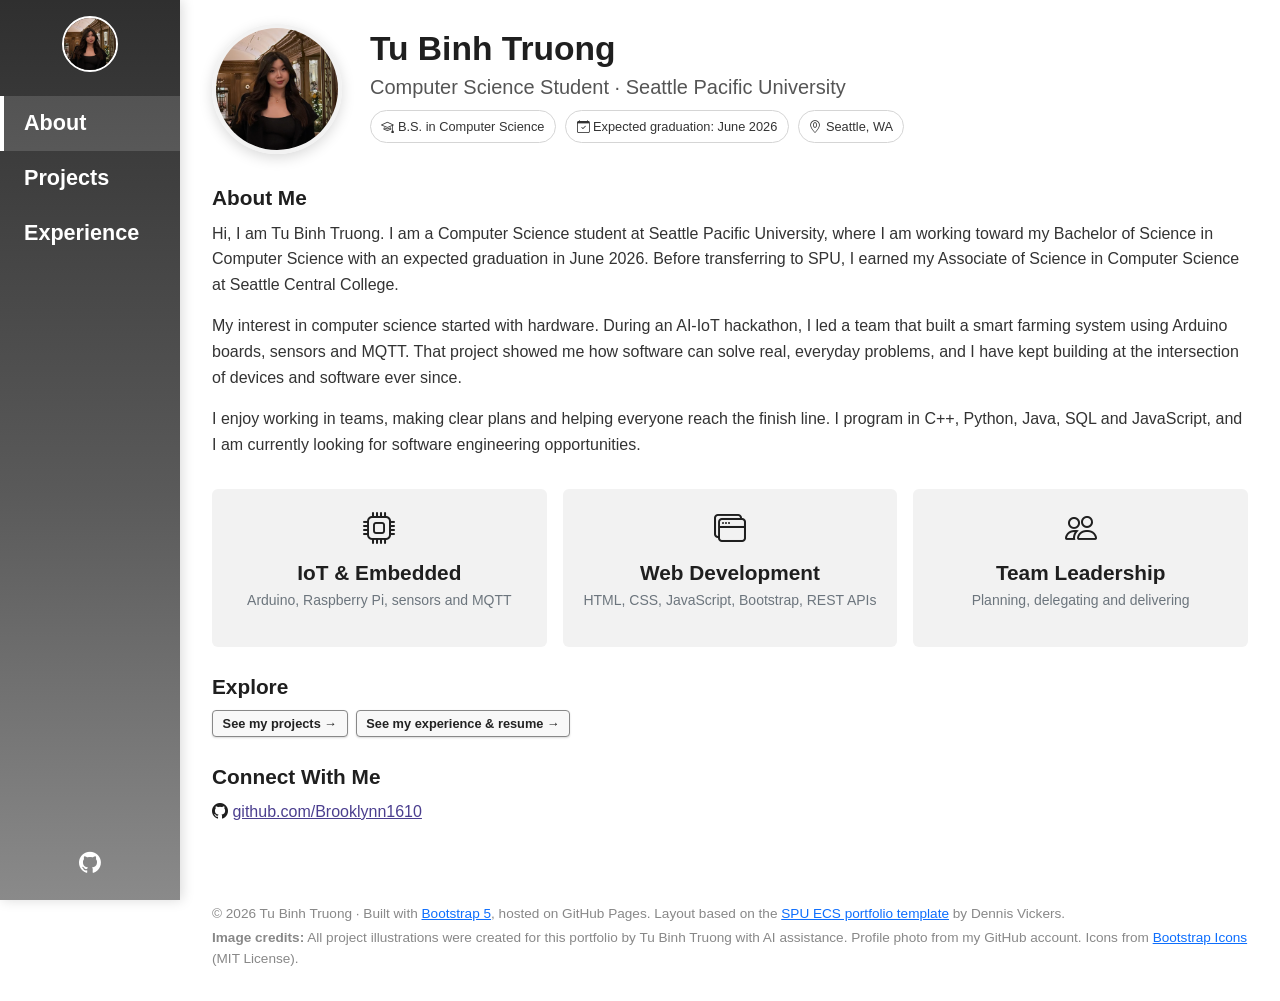
==== commit 3e857867: "Update profile image and sidebar avatar source" ====
--- a/index.html
+++ b/index.html
@@ -14,7 +14,7 @@
 <body>
 <!-- Sidebar navigation (layout based on the SPU ECS portfolio template) -->
 <aside class="sidebar">
-<a href="index.html" aria-label="Home"><img class="side-avatar" src="https://github.com/Brooklynn1610.png?size=120" alt="Tu Binh Truong" onerror="this.onerror=null;this.src='images/avatar.svg'"></a>
+<a href="index.html" aria-label="Home"><img class="side-avatar" src="images/Screenshot%202026-11-09%20at%203.34.22PM.png" alt="Tu Binh Truong" onerror="this.onerror=null;this.src='images/avatar.svg'"></a>
 <nav class="nav flex-column">
 <a class="nav-link active" aria-current="page" href="index.html">About</a>
 <a class="nav-link" href="projects.html">Projects</a>
@@ -27,7 +27,7 @@
 
 <main>
 <div class="profile-head">
-<img src="https://github.com/Brooklynn1610.png?size=300" alt="Photo of Tu Binh Truong" onerror="this.onerror=null;this.src='images/avatar.svg'">
+<img src="images/Screenshot%202026-11-09%20at%203.34.22PM.png" alt="Photo of Tu Binh Truong" onerror="this.onerror=null;this.src='images/avatar.svg'">
 <div>
 <h1>Tu Binh Truong</h1>
 <p class="subtitle">Computer Science Student &middot; Seattle Pacific University</p>
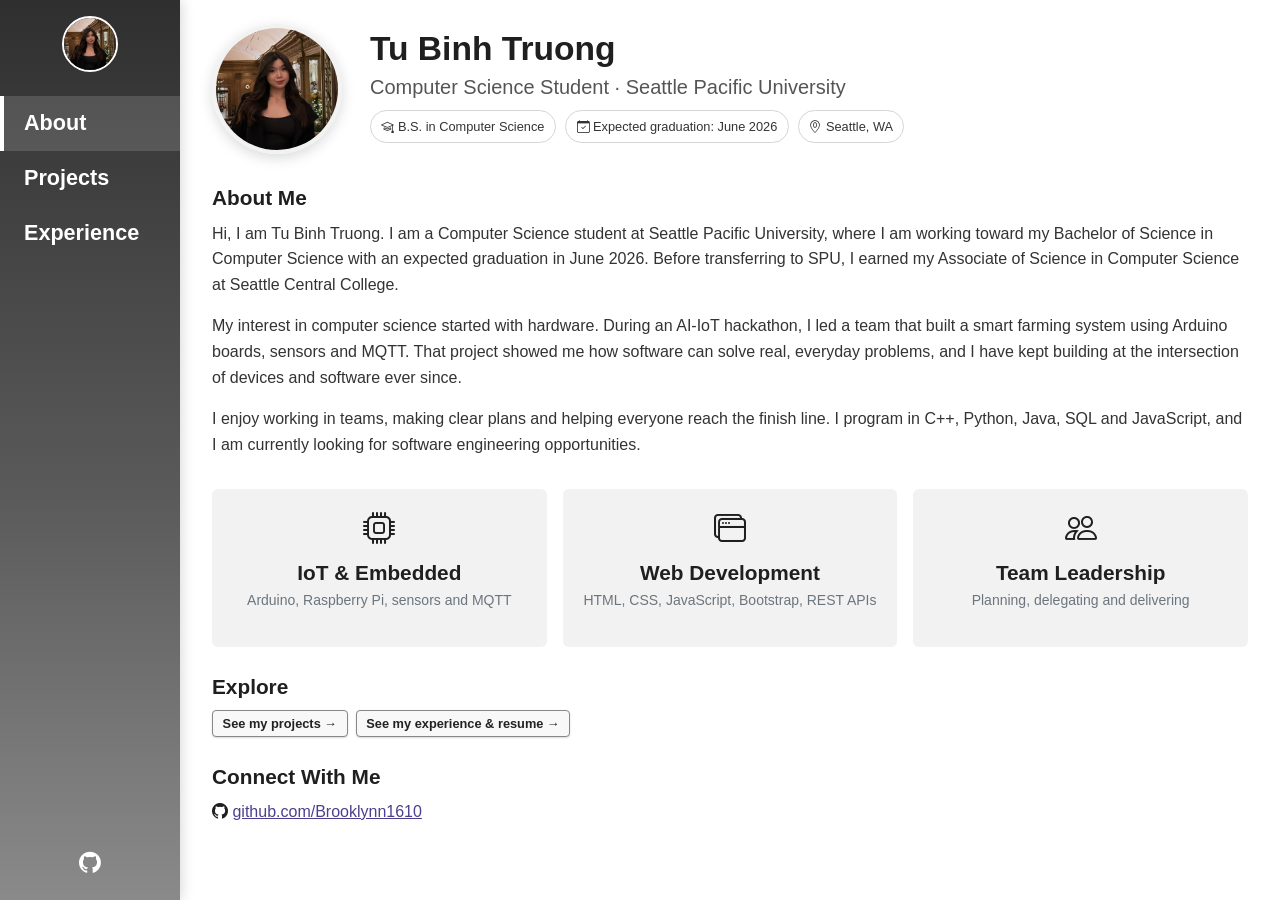
==== commit a3ba70f9: "Remove footer from index.html Removed footer section containing copyright and credits." ====
--- a/index.html
+++ b/index.html
@@ -59,10 +59,6 @@
 <p class="connect"><i class="bi bi-github"></i> <a href="https://github.com/Brooklynn1610" target="_blank" rel="noopener">github.com/Brooklynn1610</a></p>
 </main>
 
-<footer class="site-foot">
-<p class="mb-1">&copy; 2026 Tu Binh Truong &middot; Built with <a href="https://getbootstrap.com/" target="_blank" rel="noopener">Bootstrap 5</a>, hosted on GitHub Pages. Layout based on the <a href="https://github.com/DennisVickers/SPU_ECS_Template" target="_blank" rel="noopener">SPU ECS portfolio template</a> by Dennis Vickers.</p>
-<p class="mb-0"><strong>Image credits:</strong> All project illustrations were created for this portfolio by Tu Binh Truong with AI assistance. Profile photo from my GitHub account. Icons from <a href="https://icons.getbootstrap.com/" target="_blank" rel="noopener">Bootstrap Icons</a> (MIT License).</p>
-</footer>
 <script src="https://cdn.jsdelivr.net/npm/bootstrap@5.3.3/dist/js/bootstrap.bundle.min.js"></script>
 </body>
 </html>
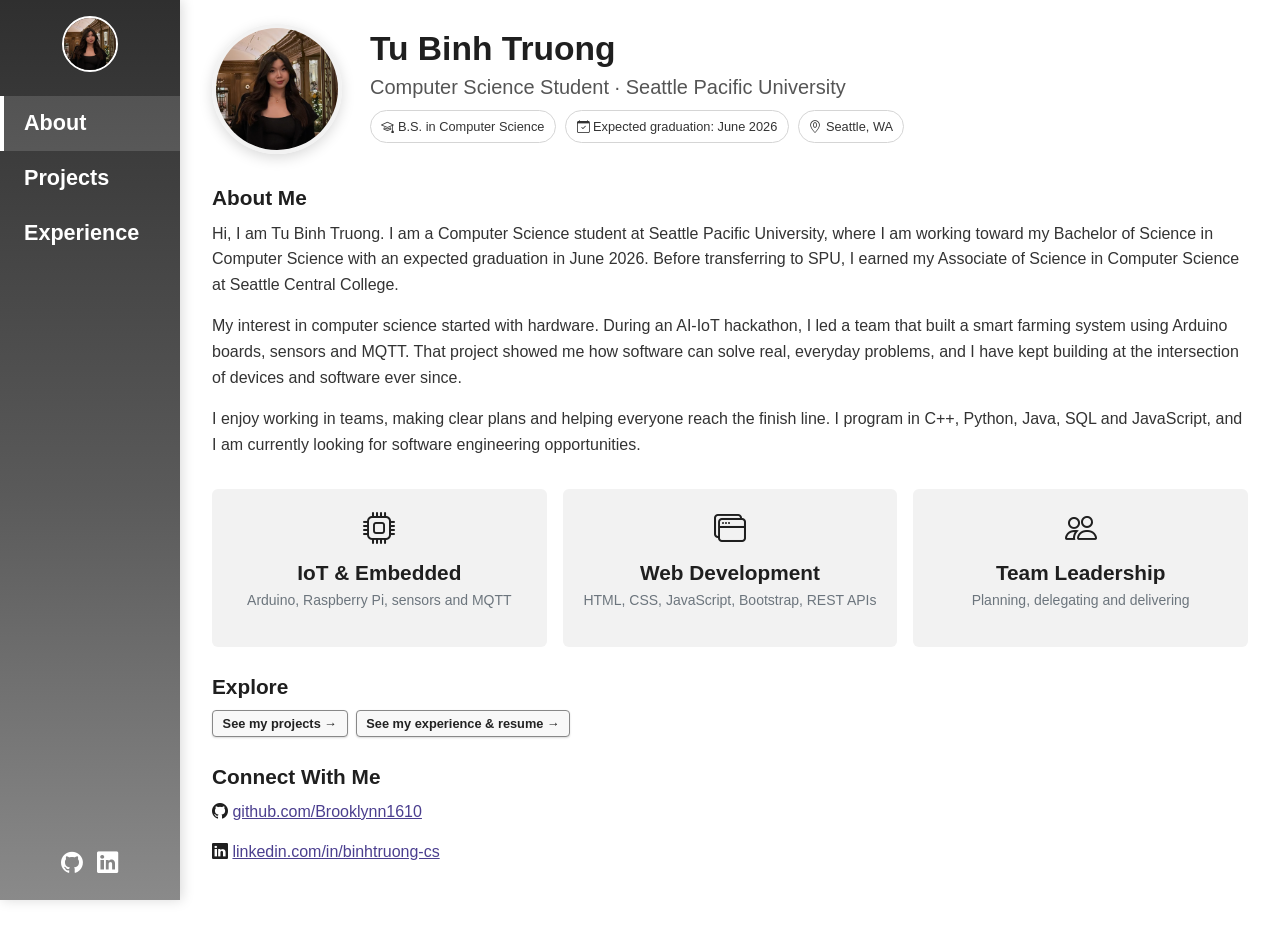
==== commit 799b856a: "Add LinkedIn profile link to index.html" ====
--- a/index.html
+++ b/index.html
@@ -22,6 +22,7 @@
 </nav>
 <div class="social">
 <a href="https://github.com/Brooklynn1610" target="_blank" rel="noopener" aria-label="GitHub profile"><i class="bi bi-github"></i></a>
+<a href="https://www.linkedin.com/in/binhtruong-cs/" target="_blank" rel="noopener" aria-label="LinkedIn profile"><i class="bi bi-linkedin"></i></a>
 </div>
 </aside>
 
@@ -57,6 +58,7 @@
 
 <h2 class="section-title">Connect With Me</h2>
 <p class="connect"><i class="bi bi-github"></i> <a href="https://github.com/Brooklynn1610" target="_blank" rel="noopener">github.com/Brooklynn1610</a></p>
+<p class="connect"><i class="bi bi-linkedin"></i> <a href="https://www.linkedin.com/in/binhtruong-cs/" target="_blank" rel="noopener">linkedin.com/in/binhtruong-cs</a></p>
 </main>
 
 <script src="https://cdn.jsdelivr.net/npm/bootstrap@5.3.3/dist/js/bootstrap.bundle.min.js"></script>
